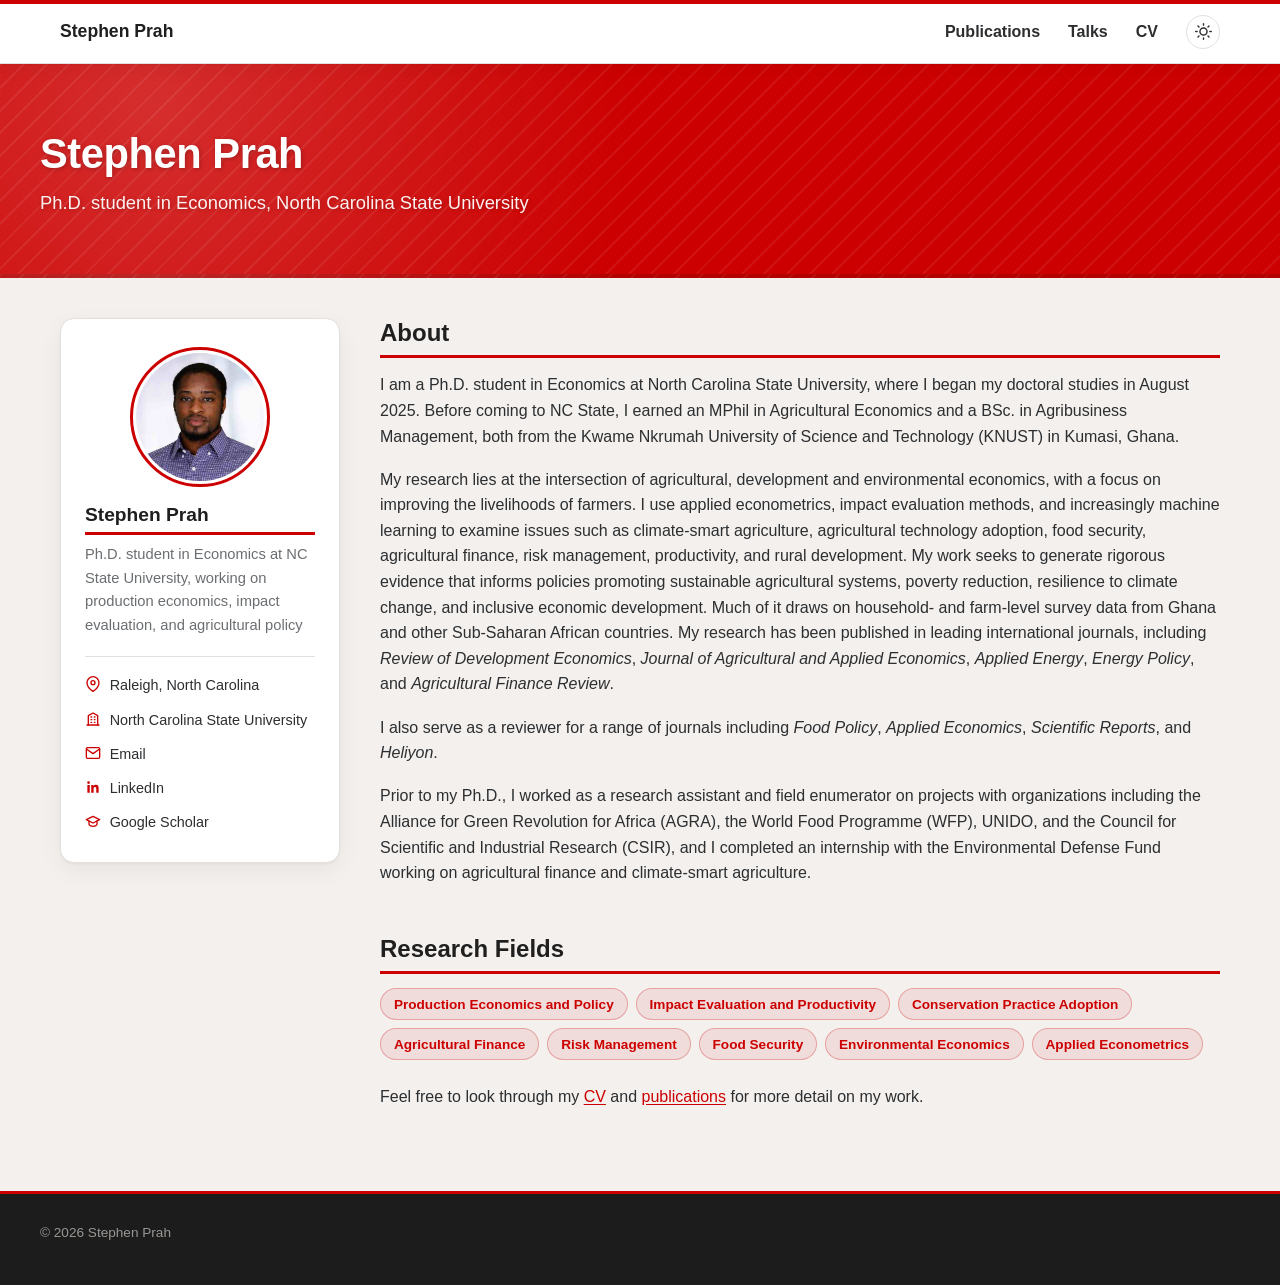
==== index.html @ c414608f "first commit" ====
<!doctype html>
<html lang="en">
<head>
<meta charset="utf-8">
<meta name="viewport" content="width=device-width, initial-scale=1">
<title>Stephen Prah</title>
<meta name="description" content="Stephen Prah's academic portfolio — Ph.D. student in Economics at North Carolina State University">
<link rel="icon" type="image/svg+xml" href="images/favicon.svg">
<link rel="icon" type="image/png" sizes="32x32" href="images/favicon-32x32.png">
<link rel="stylesheet" href="assets/css/style.css">
<script>
  (function(){var p=new URLSearchParams(location.search);var u=p.get("theme");var t=(u==="dark"||u==="light")?u:localStorage.getItem("theme");if(t==="dark"||t==="light"){document.documentElement.setAttribute("data-theme",t);try{localStorage.setItem("theme",t);}catch(e){}}})();
</script>
</head>
<body>

<header class="masthead">
  <div class="masthead__inner">
    <a class="site-title" href="index.html">Stephen Prah</a>
    <nav class="nav">
      <ul class="nav__links">
        <li><a href="publications.html">Publications</a></li>
        <li><a href="talks.html">Talks</a></li>
        <li><a href="cv.html">CV</a></li>
      </ul>
      <button class="theme-toggle" type="button" aria-label="Toggle dark mode">
        <svg class="icon-sun" viewBox="0 0 24 24" fill="none" stroke="currentColor" stroke-width="2" stroke-linecap="round" stroke-linejoin="round"><circle cx="12" cy="12" r="5"></circle><path d="M12 1v2M12 21v2M4.22 4.22l1.42 1.42M18.36 18.36l1.42 1.42M1 12h2M21 12h2M4.22 19.78l1.42-1.42M18.36 5.64l1.42-1.42"></path></svg>
        <svg class="icon-moon" viewBox="0 0 24 24" fill="none" stroke="currentColor" stroke-width="2" stroke-linecap="round" stroke-linejoin="round"><path d="M21 12.79A9 9 0 1 1 11.21 3 7 7 0 0 0 21 12.79z"></path></svg>
      </button>
      <button class="nav-toggle" type="button" aria-label="Toggle navigation" aria-expanded="false">
        <svg viewBox="0 0 24 24" fill="none" stroke="currentColor" stroke-width="2" stroke-linecap="round" stroke-linejoin="round"><line x1="3" y1="6" x2="21" y2="6"></line><line x1="3" y1="12" x2="21" y2="12"></line><line x1="3" y1="18" x2="21" y2="18"></line></svg>
      </button>
    </nav>
  </div>
</header>

<section class="hero">
  <div class="hero__inner">
    <h1>Stephen Prah</h1>
    <p>Ph.D. student in Economics, North Carolina State University</p>
  </div>
</section>

<div class="layout">
  <aside class="sidebar">
    <div class="sidebar__card">
      <img class="avatar" src="images/profile_steve.jpg" alt="Stephen Prah">
      <h2 class="sidebar__name">Stephen Prah</h2>
      <p class="sidebar__bio">Ph.D. student in Economics at NC State University, working on production economics, impact evaluation, and agricultural policy</p>
      <ul class="sidebar__meta">
        <li>
          <svg viewBox="0 0 24 24" fill="none" stroke="currentColor" stroke-width="2" stroke-linecap="round" stroke-linejoin="round"><path d="M21 10c0 7-9 13-9 13s-9-6-9-13a9 9 0 0 1 18 0z"></path><circle cx="12" cy="10" r="3"></circle></svg>
          Raleigh, North Carolina
        </li>
        <li>
          <svg viewBox="0 0 24 24" fill="none" stroke="currentColor" stroke-width="2" stroke-linecap="round" stroke-linejoin="round"><path d="M3 21h18"></path><path d="M5 21V7l7-4 7 4v14"></path><path d="M9 9h1"></path><path d="M14 9h1"></path><path d="M9 13h1"></path><path d="M14 13h1"></path><path d="M9 17h1"></path><path d="M14 17h1"></path></svg>
          North Carolina State University
        </li>
        <li>
          <svg viewBox="0 0 24 24" fill="none" stroke="currentColor" stroke-width="2" stroke-linecap="round" stroke-linejoin="round"><path d="M4 4h16c1.1 0 2 .9 2 2v12c0 1.1-.9 2-2 2H4c-1.1 0-2-.9-2-2V6c0-1.1.9-2 2-2z"></path><path d="M22 6l-10 7L2 6"></path></svg>
          <a href="mailto:sprah@ncsu.edu">Email</a>
        </li>
        <li>
          <svg viewBox="0 0 24 24" fill="currentColor"><path d="M20.45 20.45h-3.55v-5.57c0-1.33-.02-3.04-1.85-3.04-1.85 0-2.14 1.45-2.14 2.94v5.67H9.36V9h3.41v1.56h.05c.47-.9 1.64-1.85 3.38-1.85 3.6 0 4.27 2.37 4.27 5.46v6.28zM5.34 7.43a2.06 2.06 0 1 1 0-4.12 2.06 2.06 0 0 1 0 4.12zM7.12 20.45H3.56V9h3.56v11.45z"/></svg>
          <a href="https://www.linkedin.com/in/stephen-prah-012b90111/" target="_blank" rel="noopener">LinkedIn</a>
        </li>
        <li>
          <svg viewBox="0 0 24 24" fill="none" stroke="currentColor" stroke-width="2" stroke-linecap="round" stroke-linejoin="round"><path d="M22 10L12 5 2 10l10 5 10-5z"></path><path d="M6 12v5c0 1.1 2.7 3 6 3s6-1.9 6-3v-5"></path></svg>
          <a href="https://scholar.google.com/citations?user=n-KJmvEAAAAJ&hl=id" target="_blank" rel="noopener">Google Scholar</a>
        </li>
      </ul>
    </div>
  </aside>

  <main class="content">
    <h2>About</h2>
    <p>I am a Ph.D. student in Economics at North Carolina State University, where I began my doctoral studies in August 2025. Before coming to NC State, I earned an MPhil in Agricultural Economics and a BSc. in Agribusiness Management, both from the Kwame Nkrumah University of Science and Technology (KNUST) in Kumasi, Ghana.</p>
    <p>My research lies at the intersection of agricultural, development and environmental economics, with a focus on improving the livelihoods of farmers. I use applied econometrics, impact evaluation methods, and increasingly machine learning to examine issues such as climate-smart agriculture, agricultural technology adoption, food security, agricultural finance, risk management, productivity, and rural development. My work seeks to generate rigorous evidence that informs policies promoting sustainable agricultural systems, poverty reduction, resilience to climate change, and inclusive economic development. Much of it draws on household- and farm-level survey data from Ghana and other Sub-Saharan African countries. My research has been published in leading international journals, including <i>Review of Development Economics</i>, <i>Journal of Agricultural and Applied Economics</i>, <i>Applied Energy</i>, <i>Energy Policy</i>, and <i>Agricultural Finance Review</i>.</p>
    <p>I also serve as a reviewer for a range of journals including <i>Food Policy</i>, <i>Applied Economics</i>, <i>Scientific Reports</i>, and <i>Heliyon</i>.</p>
    <p>Prior to my Ph.D., I worked as a research assistant and field enumerator on projects with organizations including the Alliance for Green Revolution for Africa (AGRA), the World Food Programme (WFP), UNIDO, and the Council for Scientific and Industrial Research (CSIR), and I completed an internship with the Environmental Defense Fund working on agricultural finance and climate-smart agriculture.</p>

    <h2>Research Fields</h2>
    <ul class="pill-row">
      <li class="pill">Production Economics and Policy</li>
      <li class="pill">Impact Evaluation and Productivity</li>
      <li class="pill">Conservation Practice Adoption</li>
      <li class="pill">Agricultural Finance</li>
      <li class="pill">Risk Management</li>
      <li class="pill">Food Security</li>
      <li class="pill">Environmental Economics</li>
      <li class="pill">Applied Econometrics</li>
    </ul>

    <p>Feel free to look through my <a href="cv.html">CV</a> and <a href="publications.html">publications</a> for more detail on my work.</p>
  </main>
</div>

<footer class="site-footer">
  <div class="site-footer__inner">
    <p>&copy; 2026 Stephen Prah</p>
  </div>
</footer>

<script src="assets/js/main.js"></script>
</body>
</html>
---- assets/css/style.css ----
/* ==========================================================================
   Stephen Prah — personal site
   Design system: NC State red brand, tinted canvas + elevated white cards,
   textured hero bands, pill tags. Plain CSS, no build step, light/dark mode
   via [data-theme] with a localStorage-backed toggle (falls back to the
   OS preference on first visit).
   ========================================================================== */

/* -----------------------------------------------------------------------
   Tokens
   ----------------------------------------------------------------------- */
:root {
  --red: #cc0000;
  --red-hover: #a30000;
  --red-tint: rgba(204, 0, 0, 0.08);
  --red-border-tint: rgba(204, 0, 0, 0.28);

  --canvas: #f3f0ee;
  --card-bg: #ffffff;
  --card-border: #e5e0dc;
  --card-shadow: 0 1px 3px rgba(31, 25, 22, 0.06), 0 8px 24px rgba(31, 25, 22, 0.05);
  --card-shadow-hover: 0 4px 10px rgba(31, 25, 22, 0.1), 0 14px 32px rgba(31, 25, 22, 0.08);

  --text: #2c2e30;
  --text-light: #6b6e71;
  --heading: #201f1f;

  --masthead-bg: #ffffff;
  --masthead-border: #e5e0dc;

  --footer-bg: #1c1c1c;
  --footer-text: #d8d5d2;
  --footer-text-muted: #9a9693;

  --radius: 14px;
  --radius-sm: 8px;
  --masthead-height: 64px;
  --transition: all 0.2s ease-in-out;
}

@media (prefers-color-scheme: dark) {
  :root:not([data-theme="light"]) {
    --red: #d63333;
    --red-hover: #e05a5a;
    --red-tint: rgba(214, 51, 51, 0.14);
    --red-border-tint: rgba(214, 51, 51, 0.4);

    --canvas: #121212;
    --card-bg: #201f1f;
    --card-border: #333030;
    --card-shadow: 0 1px 3px rgba(0, 0, 0, 0.4), 0 8px 24px rgba(0, 0, 0, 0.35);
    --card-shadow-hover: 0 4px 10px rgba(0, 0, 0, 0.5), 0 14px 32px rgba(0, 0, 0, 0.4);

    --text: #f2f2f2;
    --text-light: #b7b3b0;
    --heading: #f8f6f5;

    --masthead-bg: #1c1c1c;
    --masthead-border: #333030;

    --footer-bg: #0d0d0d;
  }
}

:root[data-theme="dark"] {
  --red: #d63333;
  --red-hover: #e05a5a;
  --red-tint: rgba(214, 51, 51, 0.14);
  --red-border-tint: rgba(214, 51, 51, 0.4);

  --canvas: #121212;
  --card-bg: #201f1f;
  --card-border: #333030;
  --card-shadow: 0 1px 3px rgba(0, 0, 0, 0.4), 0 8px 24px rgba(0, 0, 0, 0.35);
  --card-shadow-hover: 0 4px 10px rgba(0, 0, 0, 0.5), 0 14px 32px rgba(0, 0, 0, 0.4);

  --text: #f2f2f2;
  --text-light: #b7b3b0;
  --heading: #f8f6f5;

  --masthead-bg: #1c1c1c;
  --masthead-border: #333030;

  --footer-bg: #0d0d0d;
}

/* -----------------------------------------------------------------------
   Reset / base
   ----------------------------------------------------------------------- */
* { box-sizing: border-box; }

html {
  scroll-behavior: smooth;
}

body {
  margin: 0;
  padding-top: var(--masthead-height);
  background: var(--canvas);
  color: var(--text);
  font-family: -apple-system, "Segoe UI", Roboto, Helvetica, Arial, sans-serif;
  line-height: 1.6;
  -webkit-font-smoothing: antialiased;
  transition: background-color 0.2s ease, color 0.2s ease;
}

img { max-width: 100%; display: block; }

a {
  color: var(--red);
  text-decoration: underline;
  text-underline-offset: 2px;
}
a:hover { color: var(--red-hover); }

h1, h2, h3, h4 {
  color: var(--heading);
  line-height: 1.25;
  font-weight: 800;
}

h2 {
  font-size: 1.5rem;
  margin: 2em 0 0.6em;
  padding-bottom: 0.3em;
  border-bottom: 3px solid var(--red);
}
h2:first-child { margin-top: 0; }

h3 { font-size: 1.1rem; margin: 0 0 0.25em; }

p { margin: 0 0 1.1em; }

ul.plain, ul.plain li { list-style: none; margin: 0; padding: 0; }

.visually-hidden {
  position: absolute;
  width: 1px; height: 1px;
  overflow: hidden;
  clip: rect(0 0 0 0);
  white-space: nowrap;
}

/* -----------------------------------------------------------------------
   Masthead / nav
   ----------------------------------------------------------------------- */
.masthead {
  position: fixed;
  top: 0; left: 0; right: 0;
  height: var(--masthead-height);
  background: var(--masthead-bg);
  border-bottom: 1px solid var(--masthead-border);
  box-shadow: 0 1px 0 rgba(0, 0, 0, 0.04), 0 6px 16px rgba(31, 25, 22, 0.04);
  z-index: 100;
}

.masthead::before {
  content: "";
  position: absolute;
  top: 0; left: 0; width: 100%; height: 4px;
  background: var(--red);
}

.masthead__inner {
  max-width: 1200px;
  height: 100%;
  margin: 0 auto;
  padding: 0 1.25em;
  display: flex;
  align-items: center;
  justify-content: space-between;
  gap: 1em;
}

.site-title {
  font-weight: 800;
  font-size: 1.1rem;
  color: var(--heading);
  text-decoration: none;
  white-space: nowrap;
}
.site-title:hover { color: var(--heading); }

.nav {
  display: flex;
  align-items: center;
  gap: 1.75em;
}

.nav__links {
  display: flex;
  gap: 1.75em;
  list-style: none;
  margin: 0;
  padding: 0;
}

.nav__links a {
  color: var(--text);
  text-decoration: none;
  font-weight: 600;
  padding-bottom: 4px;
  border-bottom: 2px solid transparent;
}

.nav__links a:hover { color: var(--red); }

.nav__links a[aria-current="page"] {
  color: var(--red);
  border-bottom-color: var(--red);
}

.theme-toggle {
  display: inline-flex;
  align-items: center;
  justify-content: center;
  width: 34px; height: 34px;
  border-radius: 50%;
  border: 1px solid var(--card-border);
  background: var(--card-bg);
  color: var(--text);
  cursor: pointer;
  padding: 0;
}
.theme-toggle:hover { border-color: var(--red); color: var(--red); }
.theme-toggle svg { width: 17px; height: 17px; }
.theme-toggle .icon-moon { display: none; }
:root[data-theme="dark"] .theme-toggle .icon-sun { display: none; }
:root[data-theme="dark"] .theme-toggle .icon-moon { display: block; }

.nav-toggle {
  display: none;
  width: 34px; height: 34px;
  border: none;
  background: transparent;
  color: var(--text);
  cursor: pointer;
  padding: 0;
  align-items: center;
  justify-content: center;
}
.nav-toggle svg { width: 22px; height: 22px; }

@media (max-width: 720px) {
  .nav-toggle { display: inline-flex; }

  .nav__links {
    position: fixed;
    top: var(--masthead-height);
    left: 0; right: 0;
    flex-direction: column;
    gap: 0;
    background: var(--masthead-bg);
    border-bottom: 1px solid var(--masthead-border);
    max-height: 0;
    overflow: hidden;
    transition: max-height 0.2s ease;
  }

  .nav__links.is-open { max-height: 320px; }

  .nav__links li { width: 100%; }

  .nav__links a {
    display: block;
    padding: 0.9em 1.25em;
    border-bottom: 1px solid var(--masthead-border);
  }
}

/* -----------------------------------------------------------------------
   Hero band
   ----------------------------------------------------------------------- */
.hero {
  position: relative;
  padding: 4em 1.25em 3.5em;
  background-color: var(--red);
  background-image:
    radial-gradient(circle at 12% 18%, rgba(255, 255, 255, 0.18) 0%, rgba(255, 255, 255, 0) 42%),
    repeating-linear-gradient(135deg, rgba(255, 255, 255, 0.07) 0px, rgba(255, 255, 255, 0.07) 2px, rgba(255, 255, 255, 0) 2px, rgba(255, 255, 255, 0) 16px);
  border-bottom: 4px solid rgba(0, 0, 0, 0.12);
  color: #fff;
}

.hero__inner {
  max-width: 1200px;
  margin: 0 auto;
}

.hero h1 {
  margin: 0 0 0.2em;
  font-size: clamp(1.8rem, 4vw, 2.6rem);
  font-weight: 800;
  letter-spacing: -0.01em;
  color: #fff;
  text-shadow: 1px 1px 4px rgba(0, 0, 0, 0.25);
}

.hero p {
  margin: 0;
  font-size: 1.15rem;
  opacity: 0.94;
  text-shadow: 1px 1px 4px rgba(0, 0, 0, 0.2);
}

/* -----------------------------------------------------------------------
   Page layout
   ----------------------------------------------------------------------- */
.layout {
  max-width: 1200px;
  margin: 0 auto;
  padding: 2.5em 1.25em 4em;
  display: grid;
  grid-template-columns: 280px 1fr;
  gap: 2.5em;
  align-items: start;
}

@media (max-width: 900px) {
  .layout { grid-template-columns: 1fr; }
}

/* -----------------------------------------------------------------------
   Sidebar bio card
   ----------------------------------------------------------------------- */
.sidebar {
  position: sticky;
  top: calc(var(--masthead-height) + 2em);
}

@media (max-width: 900px) {
  .sidebar { position: static; }
}

.sidebar__card {
  background: var(--card-bg);
  border: 1px solid var(--card-border);
  border-radius: var(--radius);
  box-shadow: var(--card-shadow);
  padding: 1.75em 1.5em;
}

.avatar {
  width: 140px;
  height: 140px;
  border-radius: 50%;
  object-fit: cover;
  border: 3px solid var(--red);
  padding: 3px;
  margin: 0 auto 1em;
}

.sidebar__name {
  margin: 0 0 0.4em;
  font-size: 1.2rem;
  text-align: left;
}

.sidebar__bio {
  color: var(--text-light);
  font-size: 0.92rem;
  margin: 0 0 1.25em;
}

.sidebar__meta {
  list-style: none;
  margin: 0;
  padding: 1.1em 0 0;
  border-top: 1px solid var(--card-border);
  display: flex;
  flex-direction: column;
  gap: 0.7em;
}

.sidebar__meta li {
  display: flex;
  align-items: flex-start;
  gap: 0.6em;
  font-size: 0.9rem;
}

.sidebar__meta li a {
  color: var(--text);
  text-decoration: none;
}
.sidebar__meta li a:hover { color: var(--red); }

.sidebar__meta svg {
  flex: 0 0 auto;
  width: 16px;
  height: 16px;
  margin-top: 0.15em;
  color: var(--red);
}

/* -----------------------------------------------------------------------
   Main content
   ----------------------------------------------------------------------- */
.content { min-width: 0; }

.content > p:first-of-type { margin-top: 0; }

/* -----------------------------------------------------------------------
   Pills
   ----------------------------------------------------------------------- */
.pill-row {
  display: flex;
  flex-wrap: wrap;
  gap: 0.5em;
  margin: 0.75em 0 1.5em;
  padding: 0;
  list-style: none;
}

.pill {
  display: inline-block;
  padding: 0.4em 0.95em;
  border-radius: 999px;
  background: var(--red-tint);
  color: var(--red);
  border: 1px solid var(--red-border-tint);
  font-size: 0.85em;
  font-weight: 600;
  line-height: 1.4;
}

/* -----------------------------------------------------------------------
   Lists (CV bullet sections)
   ----------------------------------------------------------------------- */
.content ul:not(.pill-row):not(.plain) {
  padding-left: 1.25em;
  margin: 0 0 1.5em;
}
.content ul:not(.pill-row):not(.plain) li {
  margin-bottom: 0.6em;
}

.subtle-list {
  color: var(--text-light);
  font-size: 0.95rem;
}

/* -----------------------------------------------------------------------
   Entry cards (publications / talks)
   ----------------------------------------------------------------------- */
.entry-list {
  display: flex;
  flex-direction: column;
  gap: 1.25em;
  margin: 0 0 1.5em;
  padding: 0;
  list-style: none;
}

.entry-card {
  background: var(--card-bg);
  border: 1px solid var(--card-border);
  border-radius: var(--radius);
  padding: 1.5em 1.75em 1.75em;
  box-shadow: var(--card-shadow);
  transition: box-shadow 0.2s ease, transform 0.2s ease;
}

.entry-card:hover {
  box-shadow: var(--card-shadow-hover);
  transform: translateY(-2px);
}

.entry-card h3 {
  margin-bottom: 0.4em;
  padding-bottom: 0.3em;
  border-bottom: 3px solid var(--red);
  font-size: 1.05rem;
  line-height: 1.35;
}

.entry-card .entry-venue {
  font-size: 0.88rem;
  color: var(--text-light);
  margin: 0 0 0.6em;
}

.entry-card .entry-excerpt {
  margin: 0 0 0.6em;
}

.entry-card .entry-citation {
  font-size: 0.85rem;
  color: var(--text-light);
  margin: 0;
}

.entry-card--compact {
  padding: 1.1em 1.4em 1.3em;
}
.entry-card--compact h3 { font-size: 0.98rem; }

/* -----------------------------------------------------------------------
   Footer
   ----------------------------------------------------------------------- */
.site-footer {
  background: var(--footer-bg);
  color: var(--footer-text-muted);
  border-top: 3px solid var(--red);
  padding: 2em 1.25em;
  font-size: 0.85rem;
}

.site-footer__inner {
  max-width: 1200px;
  margin: 0 auto;
}

.site-footer a { color: var(--footer-text); }

/* -----------------------------------------------------------------------
   Utility
   ----------------------------------------------------------------------- */
.section-note {
  color: var(--text-light);
  font-size: 0.92rem;
  margin-top: -0.75em;
}
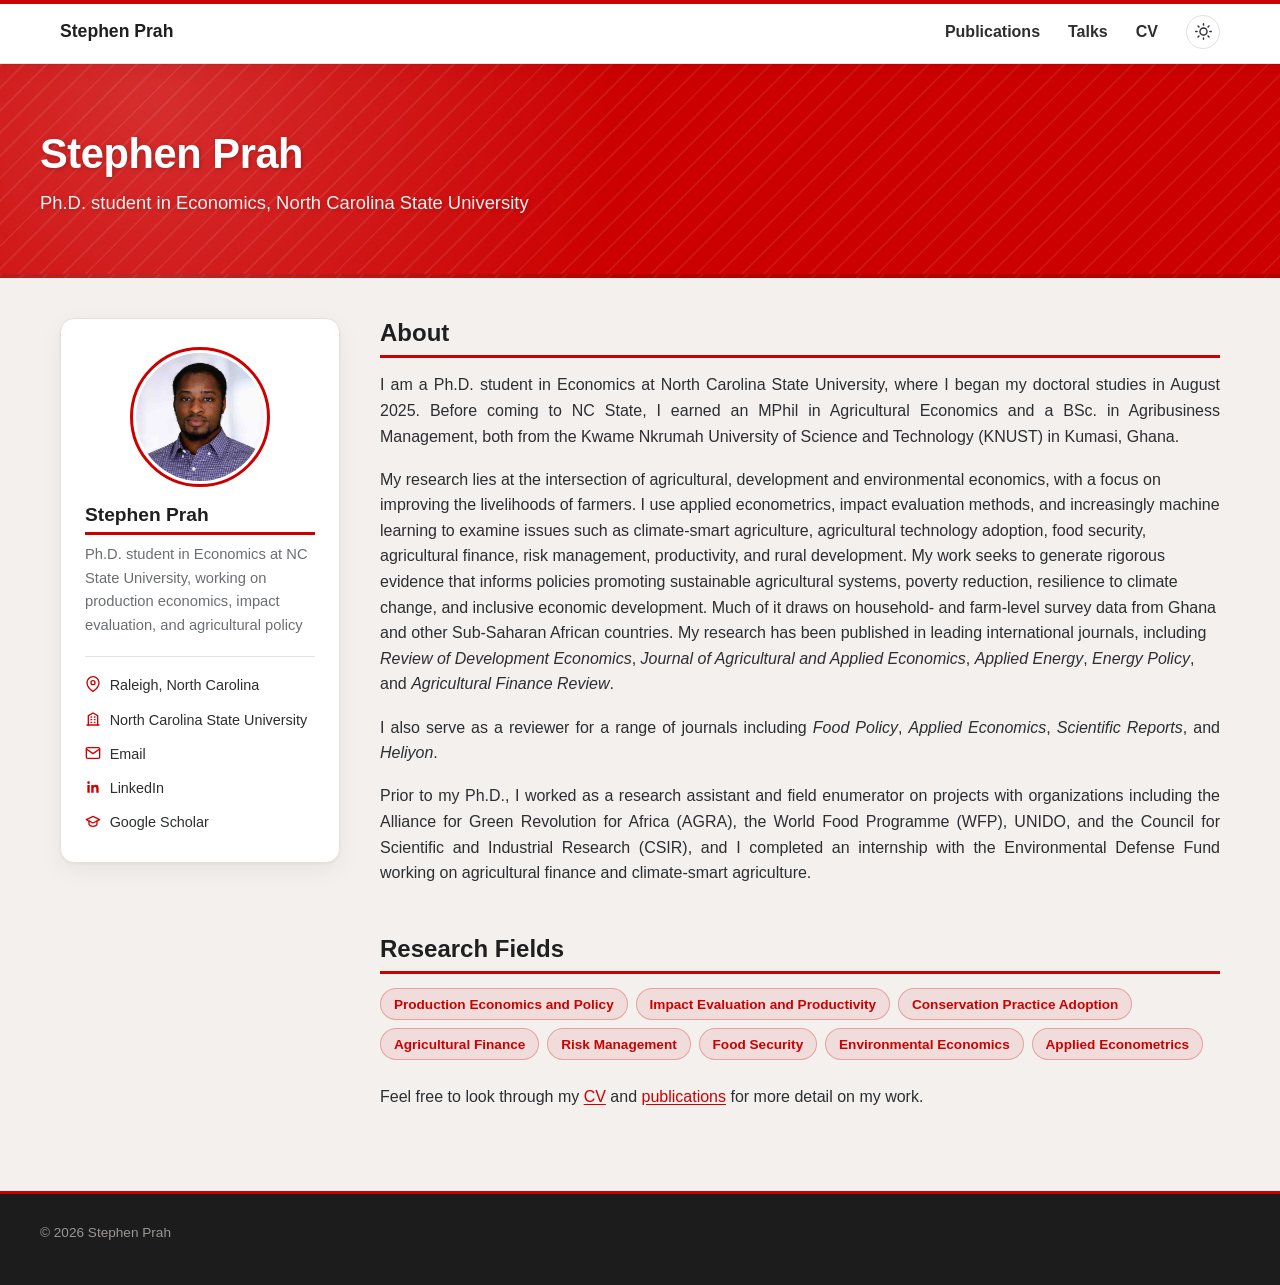
==== commit 1227b8d6: "update publications" ====
--- a/index.html
+++ b/index.html
@@ -75,7 +75,7 @@
   <main class="content">
     <h2>About</h2>
     <p>I am a Ph.D. student in Economics at North Carolina State University, where I began my doctoral studies in August 2025. Before coming to NC State, I earned an MPhil in Agricultural Economics and a BSc. in Agribusiness Management, both from the Kwame Nkrumah University of Science and Technology (KNUST) in Kumasi, Ghana.</p>
-    <p>My research lies at the intersection of agricultural, development and environmental economics, with a focus on improving the livelihoods of farmers. I use applied econometrics, impact evaluation methods, and increasingly machine learning to examine issues such as climate-smart agriculture, agricultural technology adoption, food security, agricultural finance, risk management, productivity, and rural development. My work seeks to generate rigorous evidence that informs policies promoting sustainable agricultural systems, poverty reduction, resilience to climate change, and inclusive economic development. Much of it draws on household- and farm-level survey data from Ghana and other Sub-Saharan African countries. My research has been published in leading international journals, including <i>Review of Development Economics</i>, <i>Journal of Agricultural and Applied Economics</i>, <i>Applied Energy</i>, <i>Energy Policy</i>, and <i>Agricultural Finance Review</i>.</p>
+    My research lies at the intersection of agricultural, development and environmental economics, with a focus on improving the livelihoods of farmers. I use applied econometrics, impact evaluation methods, and increasingly machine learning to examine issues such as climate-smart agriculture, agricultural technology adoption, food security, agricultural finance, risk management, productivity, and rural development. My work seeks to generate rigorous evidence that informs policies promoting sustainable agricultural systems, poverty reduction, resilience to climate change, and inclusive economic development. Much of it draws on household- and farm-level survey data from Ghana and other Sub-Saharan African countries. My research has been published in leading international journals, including <i>Review of Development Economics</i>, <i>Journal of Agricultural and Applied Economics</i>, <i>Applied Energy</i>, <i>Energy Policy</i>, and <i>Agricultural Finance Review</i>.</p>
     <p>I also serve as a reviewer for a range of journals including <i>Food Policy</i>, <i>Applied Economics</i>, <i>Scientific Reports</i>, and <i>Heliyon</i>.</p>
     <p>Prior to my Ph.D., I worked as a research assistant and field enumerator on projects with organizations including the Alliance for Green Revolution for Africa (AGRA), the World Food Programme (WFP), UNIDO, and the Council for Scientific and Industrial Research (CSIR), and I completed an internship with the Environmental Defense Fund working on agricultural finance and climate-smart agriculture.</p>
 
--- a/assets/css/style.css
+++ b/assets/css/style.css
@@ -400,6 +400,8 @@
 
 .content > p:first-of-type { margin-top: 0; }
 
+.content p { text-align: justify; }
+
 /* -----------------------------------------------------------------------
    Pills
    ----------------------------------------------------------------------- */
